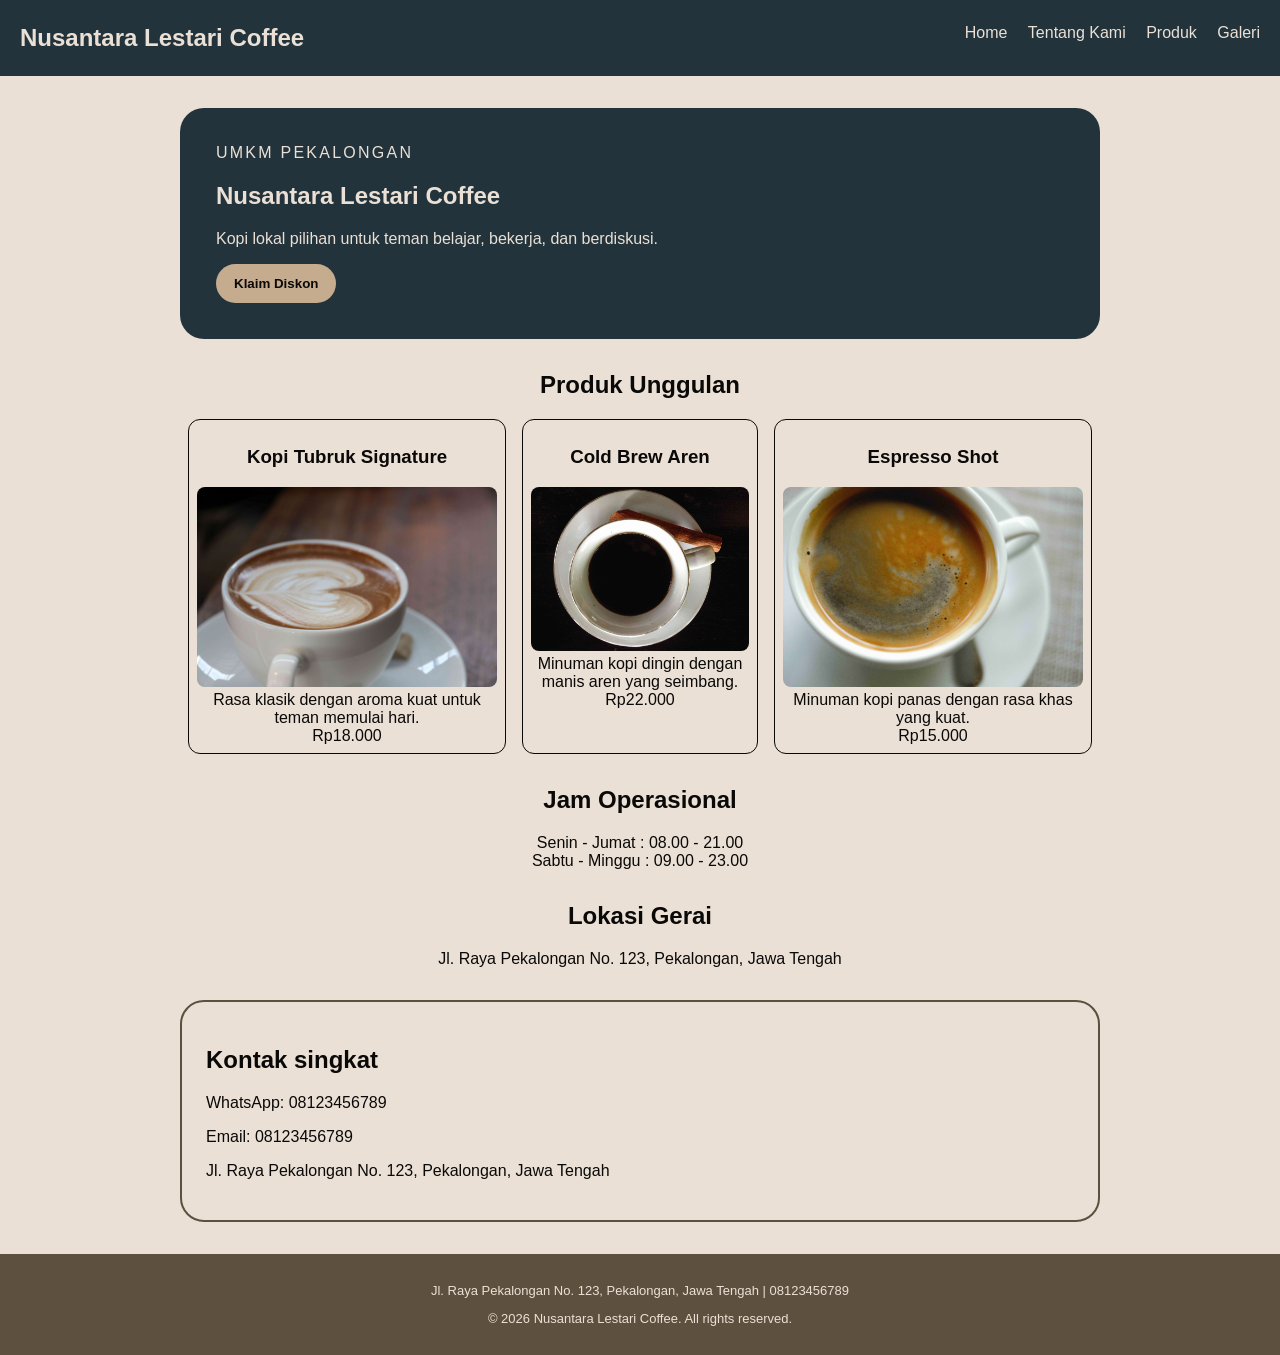
==== index.html @ d6538304 "feat(P03): kompres gambar menjadi ukuran yang lebih kecil" ====
<!doctype html>
<html lang="id">
  <head>
    <meta charset="utf-8" />
    <meta name="viewport" content="width=device-width, initial-scale=1" />
    <title>Nusantara Lestari Coffee - Website UMKM</title>
    <link rel="stylesheet" href="css/style.css" />
  </head>

  <body>
    <a class="skip-link" href="#konten">Lewati ke konten utama</a>
    <header class="site-header">
      <a class="site-title" href="index.html">Nusantara Lestari Coffee</a>
      <nav class="site-navigation" aria-label="Main Navigation">
        <a href="index.html">Home</a>
        <a href="tentang.html">Tentang Kami</a>
        <a href="produk.html">Produk</a>
        <a href="galeri.html">Galeri</a>
      </nav>
    </header>

    <main class="page" id="konten">
      <section class="hero">
        <p class="eyebrow">UMKM Pekalongan</p>
        <h1>Nusantara Lestari Coffee</h1>
        <p>Kopi lokal pilihan untuk teman belajar, bekerja, dan berdiskusi.</p>
        <button id="promoButton" type="button">Klaim Diskon</button>
      </section>

      <section aria-labelledby="produk-title" class="products-section">
        <h2 id="produk-title" class="title-center">Produk Unggulan</h2>
        <div class="product-list">
          <figure class="product-card">
            <h3>Kopi Tubruk Signature</h3>
            <img src="assets/images/product-1.jpg" alt="Minuman kopi hitam pekat dalam cangkir">
            <figcaption>Rasa klasik dengan aroma kuat untuk teman memulai hari.</figcaption>
            <figcaption class="price">Rp18.000</figcaption>
          </figure>
          <figure class="product-card">
            <h3>Cold Brew Aren</h3>
            <img src="assets/images/product-2.jpg" alt="Kopi dingin berwarna gelap dalam gelas tinggi dengan es batu">
            <figcaption>Minuman kopi dingin dengan manis aren yang seimbang.</figcaption>
            <figcaption class="price">Rp22.000</figcaption>
          </figure>
          <figure class="product-card">
            <h3>Espresso Shot</h3>
            <img src="assets/images/product-3.jpg" alt="Secangkir kecil kopi hitam dengan lapisan crema cokelat di atasnya">
            <figcaption>Minuman kopi panas dengan rasa khas yang kuat.</figcaption>
            <figcaption class="price">Rp15.000</figcaption>
          </figure>
        </div>
      </section>

      <section aria-labelledby="operational-time" class="operational-hours">
        <h2 id="operational-time" class="title-center">Jam Operasional</h2>
        <p>Senin - Jumat : 08.00 - 21.00</p>
        <p>Sabtu - Minggu : 09.00 - 23.00</p>
      </section>

      <section aria-labelledby="location" class="location-section">
        <h2 id="location" class="title-center">Lokasi Gerai</h2>
        <p>Jl. Raya Pekalongan No. 123, Pekalongan, Jawa Tengah</p>
      </section>

      <section aria-labelledby="contacts" class="contacts">
        <h2>Kontak singkat</h2>
        <p>WhatsApp: 08123456789</p>
        <p>Email: 08123456789</p>
        <p>Jl. Raya Pekalongan No. 123, Pekalongan, Jawa Tengah</p>
      </section>
    </main>
    <footer class="site-footer">
      <p>Jl. Raya Pekalongan No. 123, Pekalongan, Jawa Tengah | 08123456789</p>
      <p>&copy; 2026 Nusantara Lestari Coffee. All rights reserved.</p>
    </footer>
    <script src="js/script.js"></script>
  </body>
</html>
---- css/style.css ----
:root {
  --charcoal: #0a0908;
  --slate: #22333b;
  --ivory: #eae0d5;
  --sand: #c6ac8f;
  --brown: #5e503f;
}

.skip-link {
  position: absolute;
  left: -9999px;
  padding: 8px 12px;
  color: var(--ivory);
  background: var(--charcoal);
}

.skip-link:focus {
  top: 8px;
  left: 8px;
}

nav a {
  color: var(--ivory);
  text-decoration: none;
  margin-left: 16px;
}

body {
  margin: 0;
  color: var(--charcoal);
  background: var(--ivory);
  font-family: Arial, sans-serif;
}

.site-header {
  padding: 24px 20px;
  background: var(--slate);
  display: flex;
  justify-content: space-between;
}

.site-title {
  margin: 0;
  color: var(--ivory);
  text-decoration: none;
  font-size: 24px;
  font-weight: 700;
}

.profile-image {
  width: 100%;
  max-width: 400px;
  height: auto;
  border-radius: 12px;
  margin-bottom: 16px;
}

.page {
  max-width: 920px;
  margin: 0 auto;
  padding: 32px 20px;
}

.hero {
  padding: 36px;
  color: var(--ivory);
  background: var(--slate);
  border-radius: 24px;
}

.eyebrow {
  margin: 0 0 8px;
  letter-spacing: 0.14em;
  text-transform: uppercase;
}

.products {
  padding-left: 1.2rem;
}

button {
  padding: 12px 18px;
  color: var(--charcoal);
  font-weight: 700;
  cursor: pointer;
  background: var(--sand);
  border: 0;
  border-radius: 999px;
}

.products-section {
  margin-top: 32px;
}

.products-section p {
  margin: 0;
}

.product-list {
  display: flex;
  justify-content: center;
}

.product-card {
  border: 1px solid var(--charcoal);
  border-radius: 12px;
  max-width: 300px;
  text-align: center;
  padding: 8px;
  margin: 0 8px;
}

.product-card img {
  max-width: 100%;
  border-radius: 8px;
}

.operational-hours {
  margin-top: 32px;
  text-align: center;
}

.operational-hours p {
  margin: 0;
}

.location-section {
  margin: 32px;
  text-align: center;
}

.location-section p {
  margin: 0;
}

.contacts {
  background-color: var(--ivory);
  border: 2px solid var(--brown);
  border-radius: 24px;
  padding: 24px;
}

.site-footer {
  font-size: small;
  padding: 16px;
  background: var(--brown);
  color: var(--ivory);
  text-align: center;
}

.gallery-list {
  display: grid;
  grid-template-columns: repeat(auto-fit, minmax(200px, 1fr));
  gap: 1.25rem;
  width: 100%;
}

.media-card {
  margin: 0;
  padding: 10px;
  overflow: hidden;
  border: 1px solid var(--charcoal);
  border-radius: 12px;
  text-align: center;
  box-sizing: border-box;
}

.media-card img {
  display: block;
  width: 100%;
  aspect-ratio: 2 / 3;
  object-fit: cover;
  border-radius: 8px;
}

.media-card figcaption {
  margin: 10px 4px 4px;
  color: var(--charcoal);
  font-size: 0.9rem;
  line-height: 1.5;
}

table {
  width: 100%;
  border-collapse: collapse;
}

caption {
  margin-bottom: 8px;
  font-weight: 700;
  text-align: left;
}

th,
td {
  padding: 10px;
  text-align: left;
  border: 1px solid #dccbbc;
}

.title-center {
  margin-top: 32px;
  text-align: center;
  font-size: 1.5rem;
  font-weight: bold;
}

.story-container {
  display: flex;
  flex-wrap: wrap;
  gap: 2rem;
  align-items: top;
  justify-content: center;
}

.profile-card {
  flex: 0 0 300px;
  margin: 0;
  text-align: center;
}

.profile-image {
  width: 100%;
  height: auto;
  display: block;
}

.story-content {
  flex: 1;
  max-width: 600px;
}
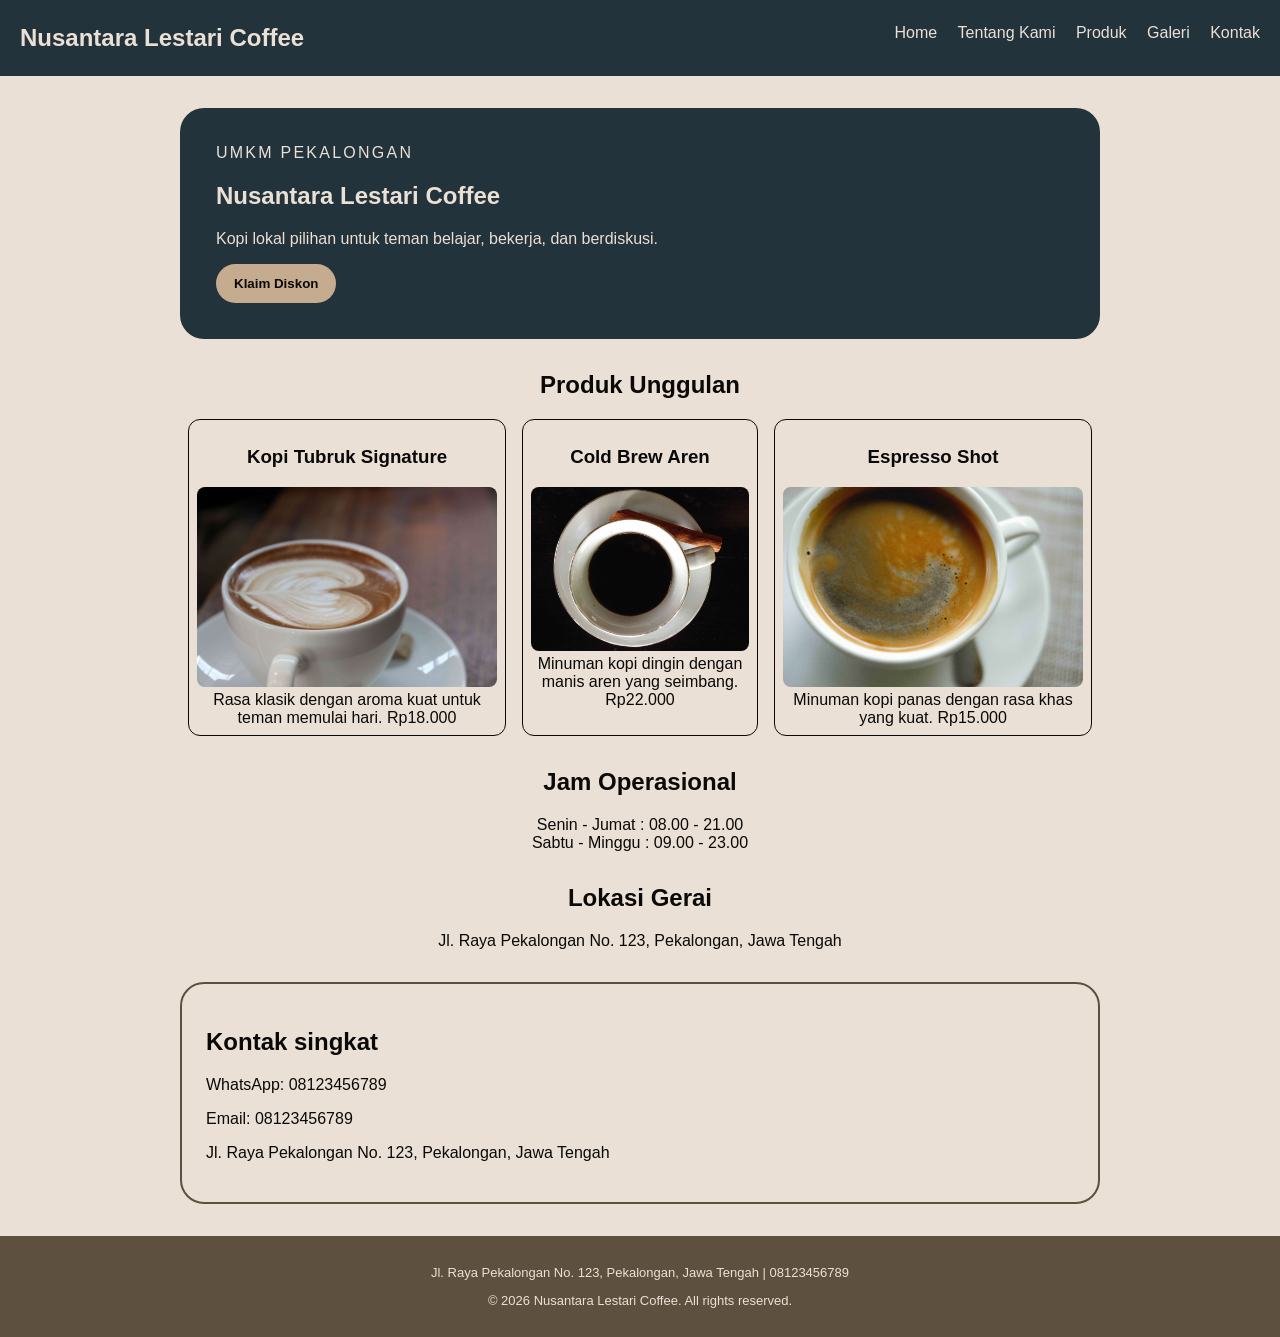
==== commit 752bf9b1: "feat(P04): fix null pada preview data kontak.html" ====
--- a/index.html
+++ b/index.html
@@ -5,6 +5,7 @@
     <meta name="viewport" content="width=device-width, initial-scale=1" />
     <title>Nusantara Lestari Coffee - Website UMKM</title>
     <link rel="stylesheet" href="css/style.css" />
+    <link rel="icon" type="image/svg+xml" href="assets/images/favicon.svg" />
   </head>
 
   <body>
@@ -16,6 +17,7 @@
         <a href="tentang.html">Tentang Kami</a>
         <a href="produk.html">Produk</a>
         <a href="galeri.html">Galeri</a>
+        <a href="kontak.html">Kontak</a>
       </nav>
     </header>
 
@@ -33,20 +35,17 @@
           <figure class="product-card">
             <h3>Kopi Tubruk Signature</h3>
             <img src="assets/images/product-1.jpg" alt="Minuman kopi hitam pekat dalam cangkir">
-            <figcaption>Rasa klasik dengan aroma kuat untuk teman memulai hari.</figcaption>
-            <figcaption class="price">Rp18.000</figcaption>
+            <figcaption>Rasa klasik dengan aroma kuat untuk teman memulai hari. <span class="price">Rp18.000</span></figcaption>
           </figure>
           <figure class="product-card">
             <h3>Cold Brew Aren</h3>
             <img src="assets/images/product-2.jpg" alt="Kopi dingin berwarna gelap dalam gelas tinggi dengan es batu">
-            <figcaption>Minuman kopi dingin dengan manis aren yang seimbang.</figcaption>
-            <figcaption class="price">Rp22.000</figcaption>
+            <figcaption>Minuman kopi dingin dengan manis aren yang seimbang. <span class="price">Rp22.000</span></figcaption>
           </figure>
           <figure class="product-card">
             <h3>Espresso Shot</h3>
             <img src="assets/images/product-3.jpg" alt="Secangkir kecil kopi hitam dengan lapisan crema cokelat di atasnya">
-            <figcaption>Minuman kopi panas dengan rasa khas yang kuat.</figcaption>
-            <figcaption class="price">Rp15.000</figcaption>
+            <figcaption>Minuman kopi panas dengan rasa khas yang kuat. <span class="price">Rp15.000</span></figcaption>
           </figure>
         </div>
       </section>
@@ -73,6 +72,6 @@
       <p>Jl. Raya Pekalongan No. 123, Pekalongan, Jawa Tengah | 08123456789</p>
       <p>&copy; 2026 Nusantara Lestari Coffee. All rights reserved.</p>
     </footer>
-    <script src="js/script.js"></script>
+    <script src="js/script.js" defer></script>
   </body>
-</html>
+</html>
--- a/css/style.css
+++ b/css/style.css
@@ -229,3 +229,68 @@
   flex: 1;
   max-width: 600px;
 }
+
+
+#form-kontak {
+  margin: 0 auto;
+  padding: 16px;
+  background: var(--ivory);
+  border: 1px solid #dccbbc;
+  border-radius: 12px;
+}
+.field { margin-bottom: 16px; }
+.field label { 
+  display: block; 
+  margin: 0 0 4px;
+  max-width: 100%;
+ }
+
+ .field input, .field textarea { 
+  width: 100%; 
+  padding: 8px; 
+  border: 1px solid #dccbbc; 
+  border-radius: 4px; 
+  box-sizing: border-box;
+  color: var(--charcoal);
+  background: var(--ivory);
+ }
+
+ .field select { 
+  width: 100%; 
+  padding: 8px; 
+  border: 1px solid #dccbbc; 
+  border-radius: 4px; 
+  box-sizing: border-box;
+  color: var(--charcoal);
+  background: var(--ivory);
+ }
+fieldset { margin: 0 0 16px; }
+#preview-form { padding: 16px; white-space: pre-wrap; background: white; border: 1px solid #dccbbc; }
+
+a:focus-visible,
+input:focus-visible,
+select:focus-visible,
+textarea:focus-visible,
+button:focus-visible {
+  outline: 3px solid var(--brown);
+  outline-offset: 2px;
+}
+
+.pilihan {
+  display: flex;
+  flex-wrap: wrap;
+  gap: 8px 20px;
+  margin-top: 8px;
+}
+
+.pilihan label {
+  display: inline-flex;
+  align-items: center;
+  gap: 6px;
+}
+
+.hint {
+  margin: 4px 0 0;
+  font-size: 0.85rem;
+  color: var(--brown);
+}
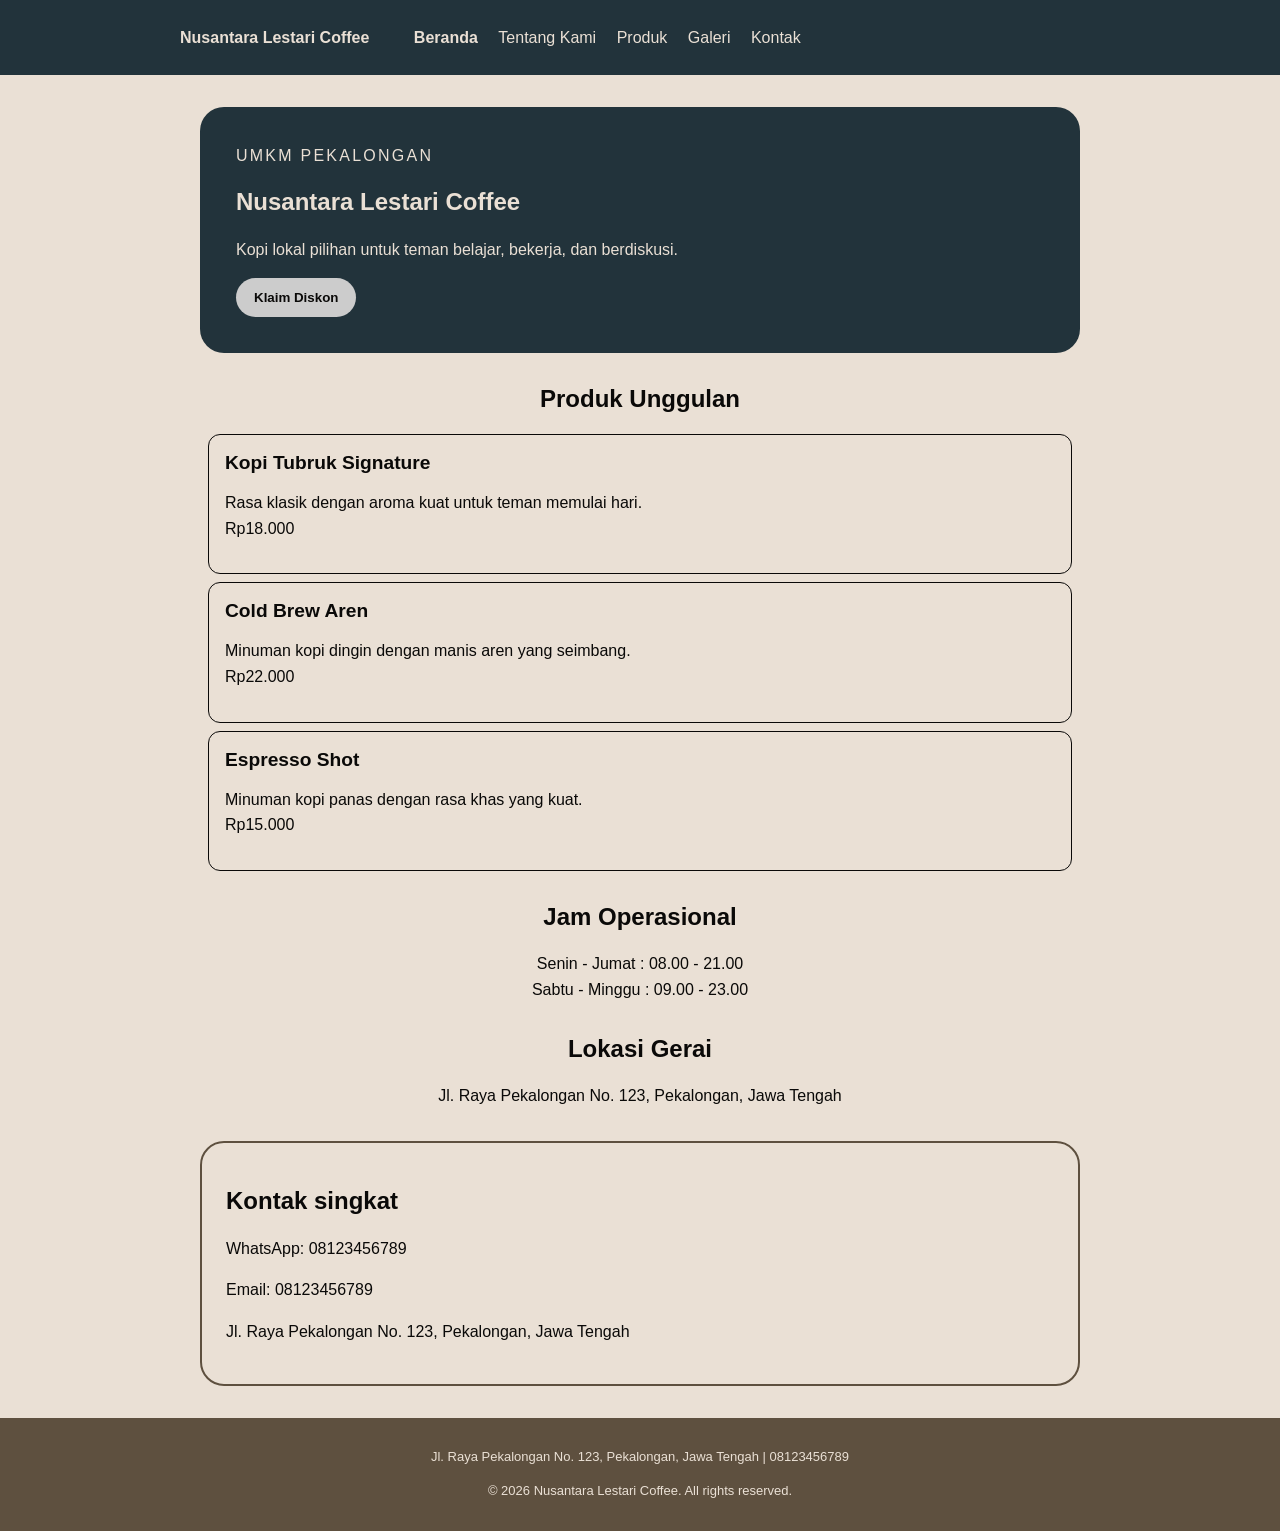
==== commit f2e71350: "feat(p05): bangun fondasi css dan design token" ====
--- a/index.html
+++ b/index.html
@@ -11,13 +11,15 @@
   <body>
     <a class="skip-link" href="#konten">Lewati ke konten utama</a>
     <header class="site-header">
-      <a class="site-title" href="index.html">Nusantara Lestari Coffee</a>
-      <nav class="site-navigation" aria-label="Main Navigation">
-        <a href="index.html">Home</a>
-        <a href="tentang.html">Tentang Kami</a>
-        <a href="produk.html">Produk</a>
-        <a href="galeri.html">Galeri</a>
-        <a href="kontak.html">Kontak</a>
+      <nav class="nav" aria-label="Navigasi utama">
+        <a class="brand" href="index.html">Nusantara Lestari Coffee</a>
+        <ul>
+          <li><a aria-current="page" href="index.html">Beranda</a></li>
+          <li><a href="tentang.html">Tentang Kami</a></li>
+          <li><a href="produk.html">Produk</a></li>
+          <li><a href="galeri.html">Galeri</a></li>
+          <li><a href="kontak.html">Kontak</a></li>
+        </ul>
       </nav>
     </header>
 
@@ -32,21 +34,21 @@
       <section aria-labelledby="produk-title" class="products-section">
         <h2 id="produk-title" class="title-center">Produk Unggulan</h2>
         <div class="product-list">
-          <figure class="product-card">
+          <article class="product-card">
             <h3>Kopi Tubruk Signature</h3>
-            <img src="assets/images/product-1.jpg" alt="Minuman kopi hitam pekat dalam cangkir">
-            <figcaption>Rasa klasik dengan aroma kuat untuk teman memulai hari. <span class="price">Rp18.000</span></figcaption>
-          </figure>
-          <figure class="product-card">
+            
+            <p>Rasa klasik dengan aroma kuat untuk teman memulai hari. <br> <span class="price">Rp18.000</span></p>
+          </article>
+          <article class="product-card">
             <h3>Cold Brew Aren</h3>
-            <img src="assets/images/product-2.jpg" alt="Kopi dingin berwarna gelap dalam gelas tinggi dengan es batu">
-            <figcaption>Minuman kopi dingin dengan manis aren yang seimbang. <span class="price">Rp22.000</span></figcaption>
-          </figure>
-          <figure class="product-card">
+           
+            <p>Minuman kopi dingin dengan manis aren yang seimbang. <br> <span class="price">Rp22.000</span></p>
+          </article>
+          <article class="product-card">
             <h3>Espresso Shot</h3>
-            <img src="assets/images/product-3.jpg" alt="Secangkir kecil kopi hitam dengan lapisan crema cokelat di atasnya">
-            <figcaption>Minuman kopi panas dengan rasa khas yang kuat. <span class="price">Rp15.000</span></figcaption>
-          </figure>
+            
+            <p>Minuman kopi panas dengan rasa khas yang kuat. <br> <span class="price">Rp15.000</span></p>
+          </article>
         </div>
       </section>
 
--- a/css/style.css
+++ b/css/style.css
@@ -1,17 +1,42 @@
 :root {
-  --charcoal: #0a0908;
-  --slate: #22333b;
-  --ivory: #eae0d5;
-  --sand: #c6ac8f;
-  --brown: #5e503f;
-}
+  --color-primary: #22333b;
+  --color-primary-strong: #17262d;
+  --color-text: #0a0908;
+  --color-muted: #5e503f;
+  --color-surface: #eae0d5;
+  --color-surface-raised: #fff;
+  --color-border: #dccbbc;
+  --color-focus: #5e503f;
+  --color-on-primary: #eae0d5;
+  --color-accent: #c6ac8f;
+
+  --space-1: 4px;
+  --space-2: 8px;
+  --space-3: 16px;
+  --space-4: 24px;
+  --space-5: 32px;
+  --space-6: 36px;
+
+  --radius-sm: 4px;
+  --radius-md: 8px;
+  --radius-lg: 12px;
+  --radius-xl: 24px;
+  --radius-pill: 999px;
+}
+
+*,
+*::before,
+*::after {
+  box-sizing: border-box;
+}
+
 
 .skip-link {
   position: absolute;
   left: -9999px;
-  padding: 8px 12px;
-  color: var(--ivory);
-  background: var(--charcoal);
+  padding: var(--space-2) 12px;
+  color: var(--color-on-primary);
+  background: var(--color-text);
 }
 
 .skip-link:focus {
@@ -19,29 +44,71 @@
   left: 8px;
 }
 
-nav a {
-  color: var(--ivory);
+.nav {
+  max-width: 920px;
+  margin: 0 auto;
+  white-space: nowrap;
+}
+
+.brand {
+  display: inline-block;
+  margin-right: 40px;
+  color: var(--color-on-primary);
+  font-weight: 800;
   text-decoration: none;
-  margin-left: 16px;
-}
-
+  vertical-align: middle;
+}
+
+.nav ul {
+  display: inline-block;
+  margin: 0;
+  padding: 0;
+  list-style: none;
+  vertical-align: middle;
+}
+
+.nav li {
+  display: inline-block;
+  margin-right: 16px;
+}
+
+.nav li:last-child {
+  margin-right: 0;
+}
+
+.nav a {
+  color: var(--color-on-primary);
+  text-decoration: none;
+}
+
+.nav a[aria-current="page"] {
+  font-weight: 800;
+}
+
+.nav a:hover {
+  text-decoration: underline;
+}
+
+a:focus-visible,
+button:focus-visible {
+  outline: 3px solid var(--color-focus);
+  outline-offset: 3px;
+}
 body {
   margin: 0;
-  color: var(--charcoal);
-  background: var(--ivory);
+  color: var(--color-text);
+  background: var(--color-surface);
   font-family: Arial, sans-serif;
 }
 
 .site-header {
-  padding: 24px 20px;
-  background: var(--slate);
-  display: flex;
-  justify-content: space-between;
+  padding: var(--space-4) 20px;
+  background: var(--color-primary);
 }
 
 .site-title {
   margin: 0;
-  color: var(--ivory);
+  color: var(--color-on-primary);
   text-decoration: none;
   font-size: 24px;
   font-weight: 700;
@@ -51,21 +118,21 @@
   width: 100%;
   max-width: 400px;
   height: auto;
-  border-radius: 12px;
-  margin-bottom: 16px;
+  border-radius: var(--radius-lg);
+  margin-bottom: var(--space-3);
 }
 
 .page {
   max-width: 920px;
   margin: 0 auto;
-  padding: 32px 20px;
+  padding: var(--space-5) 20px;
 }
 
 .hero {
-  padding: 36px;
-  color: var(--ivory);
-  background: var(--slate);
-  border-radius: 24px;
+  padding: var(--space-6);
+  color: var(--color-on-primary);
+  background: var(--color-primary);
+  border-radius: var(--radius-xl);
 }
 
 .eyebrow {
@@ -80,43 +147,38 @@
 
 button {
   padding: 12px 18px;
-  color: var(--charcoal);
+  color: var(--color-text);
   font-weight: 700;
   cursor: pointer;
-  background: var(--sand);
+  background: var(--color-accent);
   border: 0;
-  border-radius: 999px;
+  border-radius: var(--radius-pill);
+}
+
+button:hover {
+  color: var(--color-on-primary);
+  background: var(--color-primary-strong);
 }
 
 .products-section {
-  margin-top: 32px;
-}
-
-.products-section p {
-  margin: 0;
-}
-
-.product-list {
-  display: flex;
-  justify-content: center;
+  margin-top: var(--space-5);
 }
 
 .product-card {
-  border: 1px solid var(--charcoal);
-  border-radius: 12px;
-  max-width: 300px;
-  text-align: center;
-  padding: 8px;
-  margin: 0 8px;
-}
-
-.product-card img {
-  max-width: 100%;
-  border-radius: 8px;
+  border: 1px solid var(--color-text);
+  border-radius: var(--radius-lg);
+  text-align: left;
+  padding: var(--space-3);
+  margin: var(--space-2);
+}
+
+.product-card h3 {
+  margin: 0 0 var(--space-2);
+  font-size: 1.2rem;
 }
 
 .operational-hours {
-  margin-top: 32px;
+  margin-top: var(--space-5);
   text-align: center;
 }
 
@@ -125,7 +187,7 @@
 }
 
 .location-section {
-  margin: 32px;
+  margin: var(--space-5);
   text-align: center;
 }
 
@@ -134,33 +196,34 @@
 }
 
 .contacts {
-  background-color: var(--ivory);
-  border: 2px solid var(--brown);
-  border-radius: 24px;
-  padding: 24px;
+  background-color: var(--color-surface);
+  border: 2px solid var(--color-muted);
+  border-radius: var(--radius-xl);
+  padding: var(--space-4);
 }
 
 .site-footer {
   font-size: small;
-  padding: 16px;
-  background: var(--brown);
-  color: var(--ivory);
+  padding: var(--space-3);
+  background: var(--color-muted);
+  color: var(--color-on-primary);
   text-align: center;
 }
 
 .gallery-list {
-  display: grid;
-  grid-template-columns: repeat(auto-fit, minmax(200px, 1fr));
-  gap: 1.25rem;
-  width: 100%;
+  width: 100%;
+  text-align: center;
 }
 
 .media-card {
-  margin: 0;
+  display: inline-block;
+  vertical-align: top;
+  width: 200px;
+  margin: 0 8px 16px;
   padding: 10px;
   overflow: hidden;
-  border: 1px solid var(--charcoal);
-  border-radius: 12px;
+  border: 1px solid var(--color-text);
+  border-radius: var(--radius-lg);
   text-align: center;
   box-sizing: border-box;
 }
@@ -170,12 +233,12 @@
   width: 100%;
   aspect-ratio: 2 / 3;
   object-fit: cover;
-  border-radius: 8px;
+  border-radius: var(--radius-md);
 }
 
 .media-card figcaption {
-  margin: 10px 4px 4px;
-  color: var(--charcoal);
+  margin: 10px var(--space-1) var(--space-1);
+  color: var(--color-text);
   font-size: 0.9rem;
   line-height: 1.5;
 }
@@ -186,7 +249,7 @@
 }
 
 caption {
-  margin-bottom: 8px;
+  margin-bottom: var(--space-2);
   font-weight: 700;
   text-align: left;
 }
@@ -195,27 +258,26 @@
 td {
   padding: 10px;
   text-align: left;
-  border: 1px solid #dccbbc;
+  border: 1px solid var(--color-border);
 }
 
 .title-center {
-  margin-top: 32px;
+  margin-top: var(--space-5);
   text-align: center;
   font-size: 1.5rem;
   font-weight: bold;
 }
 
 .story-container {
-  display: flex;
-  flex-wrap: wrap;
-  gap: 2rem;
-  align-items: top;
-  justify-content: center;
+  max-width: 920px;
+  margin: 0 auto;
+  overflow: auto;
 }
 
 .profile-card {
-  flex: 0 0 300px;
-  margin: 0;
+  float: left;
+  width: 300px;
+  margin: 0 2rem 1rem 0;
   text-align: center;
 }
 
@@ -226,19 +288,18 @@
 }
 
 .story-content {
-  flex: 1;
+  margin-left: 332px;
   max-width: 600px;
 }
-
 
 #form-kontak {
   margin: 0 auto;
-  padding: 16px;
-  background: var(--ivory);
-  border: 1px solid #dccbbc;
-  border-radius: 12px;
-}
-.field { margin-bottom: 16px; }
+  padding: var(--space-3);
+  background: var(--color-surface);
+  border: 1px solid var(--color-border);
+  border-radius: var(--radius-lg);
+}
+.field { margin-bottom: var(--space-3); }
 .field label { 
   display: block; 
   margin: 0 0 4px;
@@ -247,50 +308,85 @@
 
  .field input, .field textarea { 
   width: 100%; 
-  padding: 8px; 
-  border: 1px solid #dccbbc; 
-  border-radius: 4px; 
+  padding: var(--space-2); 
+  border: 1px solid var(--color-border); 
+  border-radius: var(--radius-sm); 
   box-sizing: border-box;
-  color: var(--charcoal);
-  background: var(--ivory);
+  color: var(--color-text);
+  background: var(--color-surface);
  }
 
  .field select { 
   width: 100%; 
-  padding: 8px; 
-  border: 1px solid #dccbbc; 
-  border-radius: 4px; 
+  padding: var(--space-2); 
+  border: 1px solid var(--color-border); 
+  border-radius: var(--radius-sm); 
   box-sizing: border-box;
-  color: var(--charcoal);
-  background: var(--ivory);
+  color: var(--color-text);
+  background: var(--color-surface);
  }
+
+.field input:not([type="radio"]):hover,
+.field textarea:hover,
+.field select:hover {
+  border-color: var(--color-muted);
+}
+
 fieldset { margin: 0 0 16px; }
-#preview-form { padding: 16px; white-space: pre-wrap; background: white; border: 1px solid #dccbbc; }
+#preview-form { padding: var(--space-3); white-space: pre-wrap; background: var(--color-surface-raised); border: 1px solid var(--color-border); }
 
 a:focus-visible,
 input:focus-visible,
 select:focus-visible,
 textarea:focus-visible,
 button:focus-visible {
-  outline: 3px solid var(--brown);
+  outline: 3px solid var(--color-focus);
   outline-offset: 2px;
 }
 
-.pilihan {
-  display: flex;
-  flex-wrap: wrap;
-  gap: 8px 20px;
-  margin-top: 8px;
-}
-
-.pilihan label {
-  display: inline-flex;
-  align-items: center;
-  gap: 6px;
-}
+.field input:not([type="radio"]):focus-visible,
+.field textarea:focus-visible,
+.field select:focus-visible {
+  border-color: var(--color-primary);
+}
+
 
 .hint {
   margin: 4px 0 0;
   font-size: 0.85rem;
-  color: var(--brown);
+  color: var(--color-muted);
+}
+
+/* 1. Audit Button / background (Specificity: Element vs Property Asli) */
+button {
+  background-color: #cccccc;
+}
+
+/* 2. Audit Link / color (Cascade: Duplicate Class Selector / Source Order) */
+.nav a {
+  color: #ff0000;
+}
+.nav a {
+  color: var(--color-on-primary); 
+}
+
+/* 3. Audit Input / font (Explicit Reset dari User Agent Stylesheet) */
+.field input, .field select, .field textarea {
+  font-family: inherit; 
+}
+
+/* 4. Audit Heading / line-height (Direct Target vs Inheritance) */
+body {
+  line-height: 1.6; 
+}
+h1, h2, h3 {
+  line-height: 1.2;
+}
+
+/* 5. Audit Komponen Pilihan / Product Card Title (Specificity) */
+.product-card h3 {
+  color: var(--color-text); 
+}
+h3 {
+  color: blue;
 }
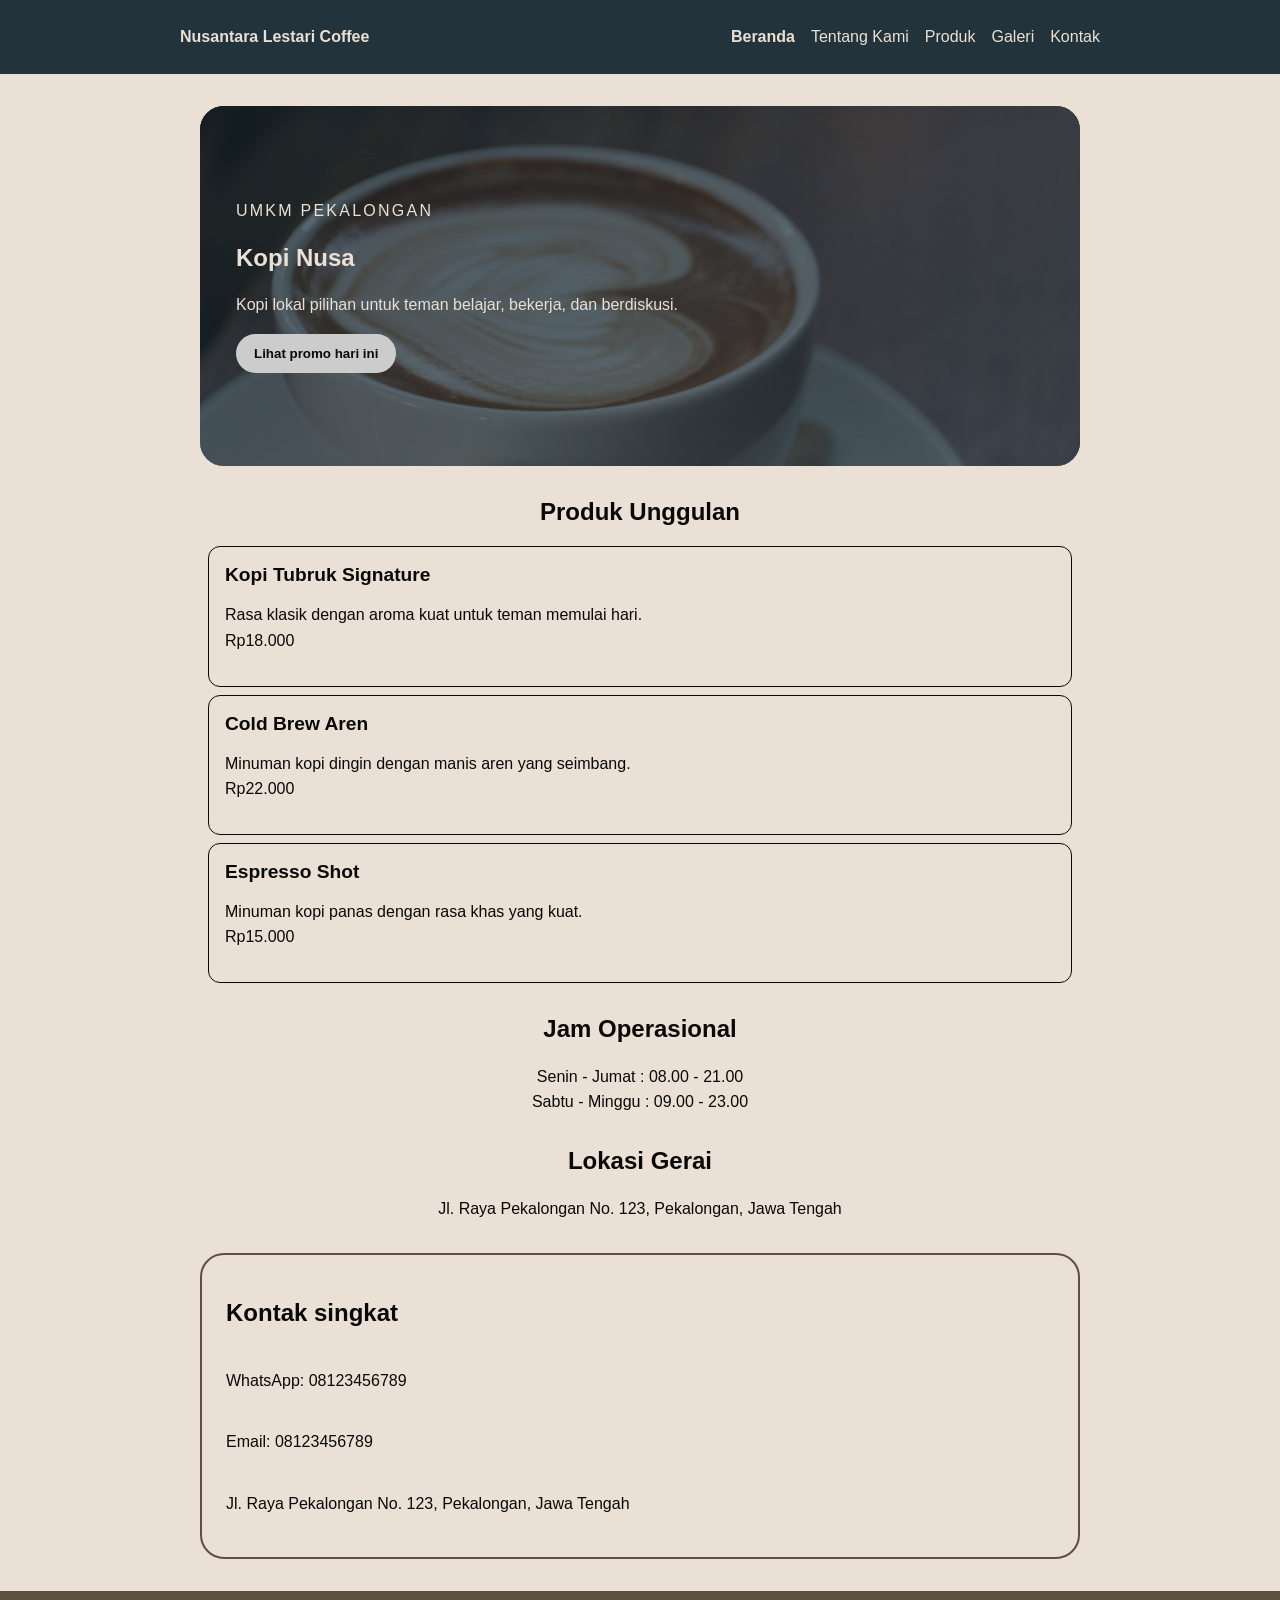
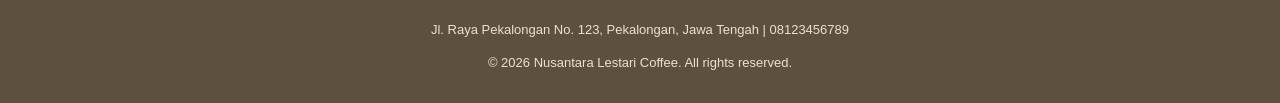
==== commit 19cdcd46: "feat(p06): bangun layout flexbox dan grid" ====
--- a/index.html
+++ b/index.html
@@ -1,79 +1,84 @@
 <!doctype html>
 <html lang="id">
-  <head>
-    <meta charset="utf-8" />
-    <meta name="viewport" content="width=device-width, initial-scale=1" />
-    <title>Nusantara Lestari Coffee - Website UMKM</title>
-    <link rel="stylesheet" href="css/style.css" />
-    <link rel="icon" type="image/svg+xml" href="assets/images/favicon.svg" />
-  </head>
 
-  <body>
-    <a class="skip-link" href="#konten">Lewati ke konten utama</a>
-    <header class="site-header">
-      <nav class="nav" aria-label="Navigasi utama">
-        <a class="brand" href="index.html">Nusantara Lestari Coffee</a>
-        <ul>
-          <li><a aria-current="page" href="index.html">Beranda</a></li>
-          <li><a href="tentang.html">Tentang Kami</a></li>
-          <li><a href="produk.html">Produk</a></li>
-          <li><a href="galeri.html">Galeri</a></li>
-          <li><a href="kontak.html">Kontak</a></li>
-        </ul>
-      </nav>
-    </header>
+<head>
+  <meta charset="utf-8" />
+  <meta name="viewport" content="width=device-width, initial-scale=1" />
+  <title>Nusantara Lestari Coffee - Website UMKM</title>
+  <link rel="stylesheet" href="css/style.css" />
+  <link rel="icon" type="image/svg+xml" href="assets/images/favicon.svg" />
+</head>
 
-    <main class="page" id="konten">
-      <section class="hero">
+<body>
+  <a class="skip-link" href="#konten">Lewati ke konten utama</a>
+  <header class="site-header">
+    <nav class="nav" aria-label="Navigasi utama">
+      <a class="brand" href="index.html">Nusantara Lestari Coffee</a>
+      <ul>
+        <li><a aria-current="page" href="index.html">Beranda</a></li>
+        <li><a href="tentang.html">Tentang Kami</a></li>
+        <li><a href="produk.html">Produk</a></li>
+        <li><a href="galeri.html">Galeri</a></li>
+        <li><a href="kontak.html">Kontak</a></li>
+      </ul>
+    </nav>
+  </header>
+
+  <main class="page" id="konten">
+    <section class="hero" aria-labelledby="hero-title">
+      <div class="hero-content">
         <p class="eyebrow">UMKM Pekalongan</p>
-        <h1>Nusantara Lestari Coffee</h1>
+        <h1 id="hero-title">Kopi Nusa</h1>
         <p>Kopi lokal pilihan untuk teman belajar, bekerja, dan berdiskusi.</p>
-        <button id="promoButton" type="button">Klaim Diskon</button>
-      </section>
+        <button id="promoButton" type="button">Lihat promo hari ini</button>
+      </div>
+      <img class="hero-image" src="assets/images/product-1.jpg" alt="" aria-hidden="true" />
+    </section>
 
-      <section aria-labelledby="produk-title" class="products-section">
-        <h2 id="produk-title" class="title-center">Produk Unggulan</h2>
-        <div class="product-list">
-          <article class="product-card">
-            <h3>Kopi Tubruk Signature</h3>
-            
-            <p>Rasa klasik dengan aroma kuat untuk teman memulai hari. <br> <span class="price">Rp18.000</span></p>
-          </article>
-          <article class="product-card">
-            <h3>Cold Brew Aren</h3>
-           
-            <p>Minuman kopi dingin dengan manis aren yang seimbang. <br> <span class="price">Rp22.000</span></p>
-          </article>
-          <article class="product-card">
-            <h3>Espresso Shot</h3>
-            
-            <p>Minuman kopi panas dengan rasa khas yang kuat. <br> <span class="price">Rp15.000</span></p>
-          </article>
-        </div>
-      </section>
+    <section aria-labelledby="produk-title" class="products-section">
+      <h2 id="produk-title" class="title-center">Produk Unggulan</h2>
+      <div class="product-list">
+        <article class="product-card">
+          <h3>Kopi Tubruk Signature</h3>
 
-      <section aria-labelledby="operational-time" class="operational-hours">
-        <h2 id="operational-time" class="title-center">Jam Operasional</h2>
-        <p>Senin - Jumat : 08.00 - 21.00</p>
-        <p>Sabtu - Minggu : 09.00 - 23.00</p>
-      </section>
+          <p>Rasa klasik dengan aroma kuat untuk teman memulai hari. <br> <span class="price">Rp18.000</span></p>
+        </article>
+        <article class="product-card">
+          <h3>Cold Brew Aren</h3>
 
-      <section aria-labelledby="location" class="location-section">
-        <h2 id="location" class="title-center">Lokasi Gerai</h2>
-        <p>Jl. Raya Pekalongan No. 123, Pekalongan, Jawa Tengah</p>
-      </section>
+          <p>Minuman kopi dingin dengan manis aren yang seimbang. <br> <span class="price">Rp22.000</span></p>
+        </article>
+        <article class="product-card">
+          <h3>Espresso Shot</h3>
 
-      <section aria-labelledby="contacts" class="contacts">
-        <h2>Kontak singkat</h2>
-        <p>WhatsApp: 08123456789</p>
-        <p>Email: 08123456789</p>
-        <p>Jl. Raya Pekalongan No. 123, Pekalongan, Jawa Tengah</p>
-      </section>
-    </main>
-    <footer class="site-footer">
-      <p>Jl. Raya Pekalongan No. 123, Pekalongan, Jawa Tengah | 08123456789</p>
-      <p>&copy; 2026 Nusantara Lestari Coffee. All rights reserved.</p>
-    </footer>
-    <script src="js/script.js" defer></script>
-  </body>
+          <p>Minuman kopi panas dengan rasa khas yang kuat. <br> <span class="price">Rp15.000</span></p>
+        </article>
+      </div>
+    </section>
+
+    <section aria-labelledby="operational-time" class="operational-hours">
+      <h2 id="operational-time" class="title-center">Jam Operasional</h2>
+      <p>Senin - Jumat : 08.00 - 21.00</p>
+      <p>Sabtu - Minggu : 09.00 - 23.00</p>
+    </section>
+
+    <section aria-labelledby="location" class="location-section">
+      <h2 id="location" class="title-center">Lokasi Gerai</h2>
+      <p>Jl. Raya Pekalongan No. 123, Pekalongan, Jawa Tengah</p>
+    </section>
+
+    <section aria-labelledby="contacts" class="contacts">
+      <h2>Kontak singkat</h2>
+      <p>WhatsApp: 08123456789</p>
+      <p>Email: 08123456789</p>
+      <p>Jl. Raya Pekalongan No. 123, Pekalongan, Jawa Tengah</p>
+    </section>
+  </main>
+  <footer class="site-footer">
+    <p>Jl. Raya Pekalongan No. 123, Pekalongan, Jawa Tengah | 08123456789</p>
+    <p>&copy; 2026 Nusantara Lestari Coffee. All rights reserved.</p>
+  </footer>
+  <script src="js/script.js" defer></script>
+</body>
+
 </html>
--- a/css/style.css
+++ b/css/style.css
@@ -45,10 +45,17 @@
 }
 
 .nav {
+  display: flex;
+  flex-wrap: wrap;              
+  align-items: center;       
+  justify-content: space-between;
+  gap: var(--space-3);
   max-width: 920px;
   margin: 0 auto;
-  white-space: nowrap;
-}
+}
+
+.nav ul { display: flex; flex-wrap: wrap; align-items: center; gap: var(--space-3); margin: 0; padding: 0; list-style: none; }
+.nav li { margin-right: 0; }   
 
 .brand {
   display: inline-block;
@@ -57,19 +64,6 @@
   font-weight: 800;
   text-decoration: none;
   vertical-align: middle;
-}
-
-.nav ul {
-  display: inline-block;
-  margin: 0;
-  padding: 0;
-  list-style: none;
-  vertical-align: middle;
-}
-
-.nav li {
-  display: inline-block;
-  margin-right: 16px;
 }
 
 .nav li:last-child {
@@ -129,10 +123,38 @@
 }
 
 .hero {
+  position: relative;
+  display: flex;
+  align-items: center;
+  min-height: 360px;
   padding: var(--space-6);
   color: var(--color-on-primary);
   background: var(--color-primary);
   border-radius: var(--radius-xl);
+  isolation: isolate;
+  overflow: hidden;
+}
+
+.hero::before {
+  position: absolute;
+  z-index: 1;
+  inset: 0;
+  background: rgb(23 38 45 / 65%);
+  content: "";
+}
+
+.hero-content {
+  position: relative;
+  z-index: 2;
+}
+
+.hero-image {
+  position: absolute;
+  z-index: 0;
+  inset: 0;
+  width: 100%;
+  height: 100%;
+  object-fit: cover;
 }
 
 .eyebrow {
@@ -141,9 +163,7 @@
   text-transform: uppercase;
 }
 
-.products {
-  padding-left: 1.2rem;
-}
+.products { display: flex; flex-direction: column; gap: var(--space-2); }
 
 button {
   padding: 12px 18px;
@@ -196,6 +216,7 @@
 }
 
 .contacts {
+  display: flex; flex-direction: column; gap: var(--space-1);
   background-color: var(--color-surface);
   border: 2px solid var(--color-muted);
   border-radius: var(--radius-xl);
@@ -210,9 +231,11 @@
   text-align: center;
 }
 
-.gallery-list {
-  width: 100%;
-  text-align: center;
+.product-grid,
+.gallery-grid {
+  display: grid;
+  grid-template-columns: repeat(3, minmax(0, 1fr));
+  gap: var(--space-3);
 }
 
 .media-card {
@@ -269,16 +292,25 @@
 }
 
 .story-container {
+  display: grid;
+  grid-template-columns: minmax(0, 300px) minmax(0, 1fr);
+  gap: var(--space-4);
+  align-items: start;
   max-width: 920px;
   margin: 0 auto;
-  overflow: auto;
-}
+}   
 
 .profile-card {
-  float: left;
-  width: 300px;
-  margin: 0 2rem 1rem 0;
-  text-align: center;
+  display: flex;
+  flex-direction: column;
+  position: relative;
+  gap: var(--space-2);
+  min-width: 0;
+  margin: 0;
+}
+
+.story-content {
+  min-width: 0;
 }
 
 .profile-image {
@@ -287,9 +319,17 @@
   display: block;
 }
 
-.story-content {
-  margin-left: 332px;
-  max-width: 600px;
+.badge {
+  position: absolute;
+  top: var(--space-2);
+  left: var(--space-2);
+  margin: 0;
+  padding: var(--space-1) var(--space-2);
+  background: var(--color-accent);
+  color: var(--color-text);
+  border-radius: var(--radius-pill);
+  font-size: 0.8rem;
+  font-weight: 700;
 }
 
 #form-kontak {
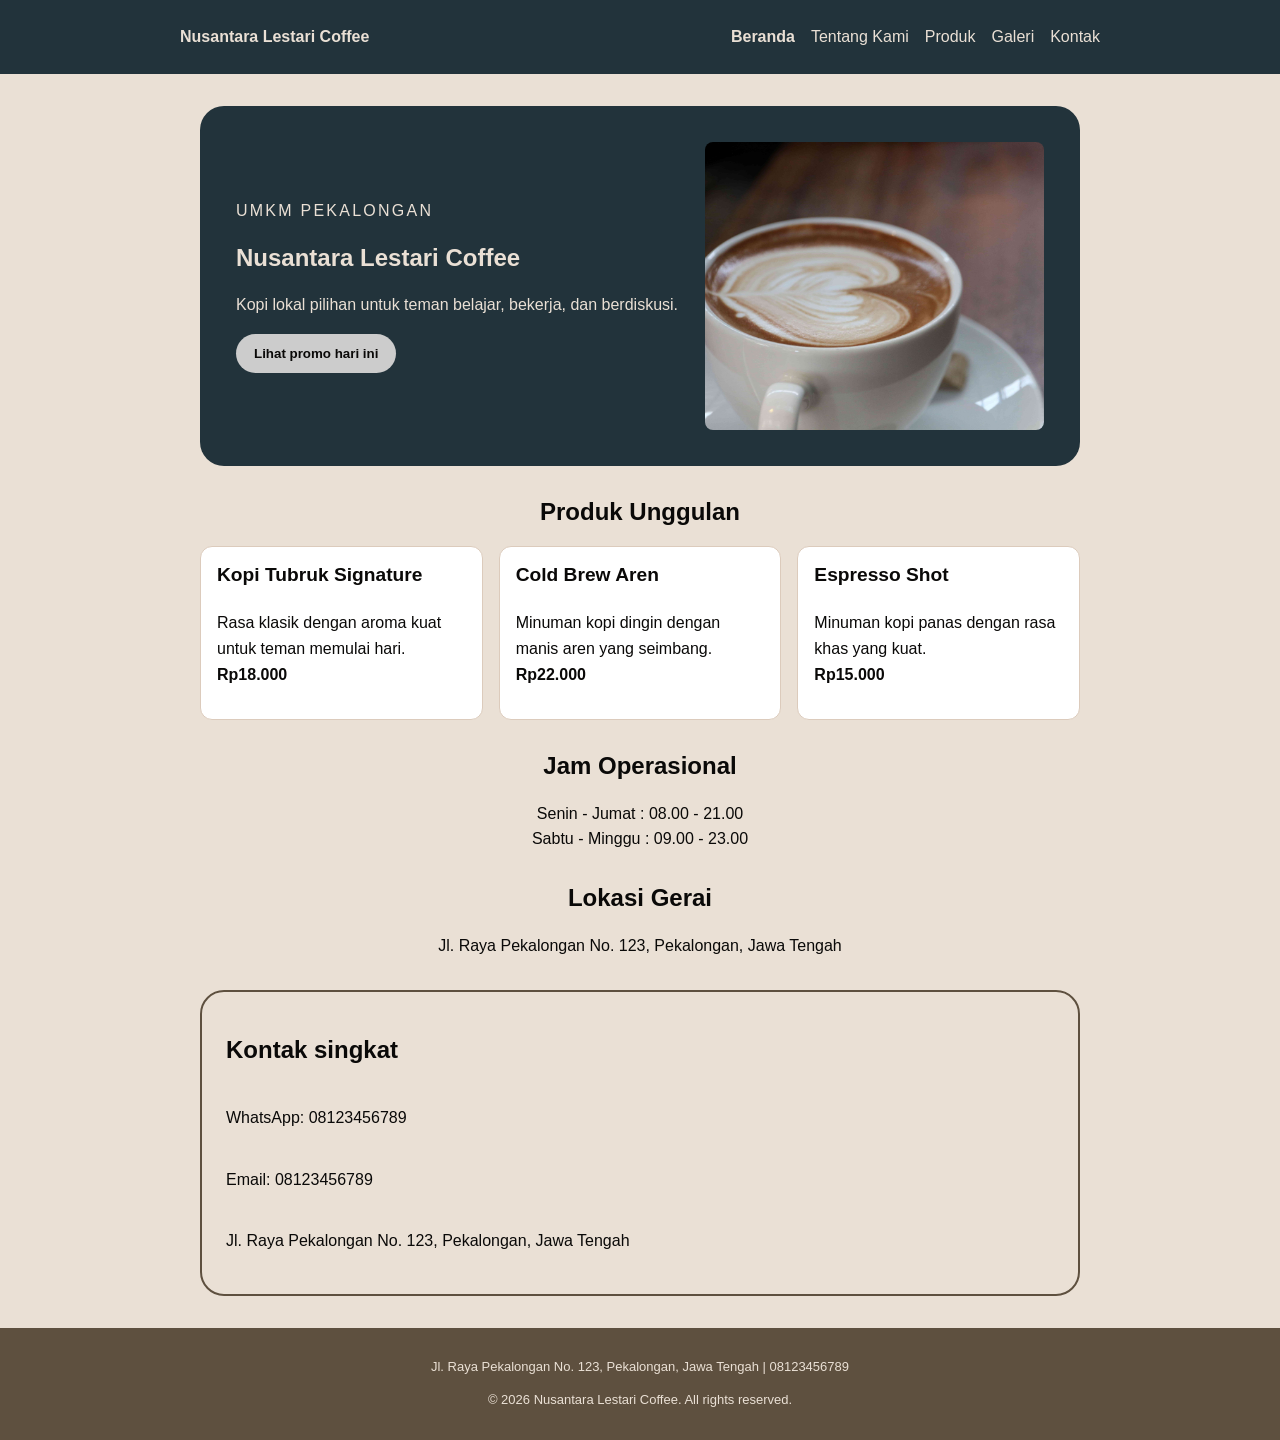
==== commit 47b9e0e1: "feat(p06): memperbaiki layout flexbox dan grid" ====
--- a/index.html
+++ b/index.html
@@ -28,7 +28,7 @@
     <section class="hero" aria-labelledby="hero-title">
       <div class="hero-content">
         <p class="eyebrow">UMKM Pekalongan</p>
-        <h1 id="hero-title">Kopi Nusa</h1>
+        <h1 id="hero-title">Nusantara Lestari Coffee</h1>
         <p>Kopi lokal pilihan untuk teman belajar, bekerja, dan berdiskusi.</p>
         <button id="promoButton" type="button">Lihat promo hari ini</button>
       </div>
--- a/css/style.css
+++ b/css/style.css
@@ -123,38 +123,27 @@
 }
 
 .hero {
-  position: relative;
   display: flex;
   align-items: center;
+  justify-content: space-between;
+  gap: var(--space-4);
   min-height: 360px;
   padding: var(--space-6);
   color: var(--color-on-primary);
   background: var(--color-primary);
   border-radius: var(--radius-xl);
-  isolation: isolate;
-  overflow: hidden;
-}
-
-.hero::before {
-  position: absolute;
-  z-index: 1;
-  inset: 0;
-  background: rgb(23 38 45 / 65%);
-  content: "";
 }
 
 .hero-content {
-  position: relative;
-  z-index: 2;
+  flex: 1;
 }
 
 .hero-image {
-  position: absolute;
-  z-index: 0;
-  inset: 0;
-  width: 100%;
-  height: 100%;
+  flex: 0 0 42%;
+  width: 42%;
+  height: 288px;
   object-fit: cover;
+  border-radius: var(--radius-md);
 }
 
 .eyebrow {
@@ -185,11 +174,15 @@
 }
 
 .product-card {
-  border: 1px solid var(--color-text);
+  display: flex;
+  min-width: 0;
+  flex-direction: column;
+  border: 1px solid var(--color-border);
   border-radius: var(--radius-lg);
   text-align: left;
   padding: var(--space-3);
-  margin: var(--space-2);
+  margin: 0;
+  background: var(--color-surface-raised);
 }
 
 .product-card h3 {
@@ -232,17 +225,19 @@
 }
 
 .product-grid,
-.gallery-grid {
+.gallery-grid,
+.product-list {
   display: grid;
   grid-template-columns: repeat(3, minmax(0, 1fr));
   gap: var(--space-3);
 }
 
 .media-card {
-  display: inline-block;
-  vertical-align: top;
-  width: 200px;
-  margin: 0 8px 16px;
+  display: block;
+  min-width: 0;
+  width: auto;
+  height: 100%;
+  margin: 0;
   padding: 10px;
   overflow: hidden;
   border: 1px solid var(--color-text);
@@ -298,7 +293,7 @@
   align-items: start;
   max-width: 920px;
   margin: 0 auto;
-}   
+}
 
 .profile-card {
   display: flex;
@@ -330,6 +325,47 @@
   border-radius: var(--radius-pill);
   font-size: 0.8rem;
   font-weight: 700;
+}
+
+.product-badge {
+  align-self: flex-start;
+  margin-bottom: var(--space-2);
+  padding: var(--space-1) var(--space-2);
+  color: var(--color-text);
+  background: var(--color-accent);
+  border-radius: var(--radius-pill);
+  font-size: 0.8rem;
+  font-weight: 700;
+}
+
+.price {
+  font-weight: 700;
+}
+
+.card-actions {
+  display: flex;
+  flex-wrap: wrap;
+  align-items: center;
+  gap: var(--space-2) var(--space-3);
+  margin-top: auto;
+  padding-top: var(--space-3);
+}
+
+.card-actions .button {
+  display: inline-flex;
+  align-items: center;
+  justify-content: center;
+  padding: 10px 14px;
+  color: var(--color-text);
+  background: var(--color-accent);
+  border-radius: var(--radius-sm);
+  font-weight: 700;
+  text-decoration: none;
+}
+
+.card-actions .button:hover {
+  color: var(--color-on-primary);
+  background: var(--color-primary-strong);
 }
 
 #form-kontak {
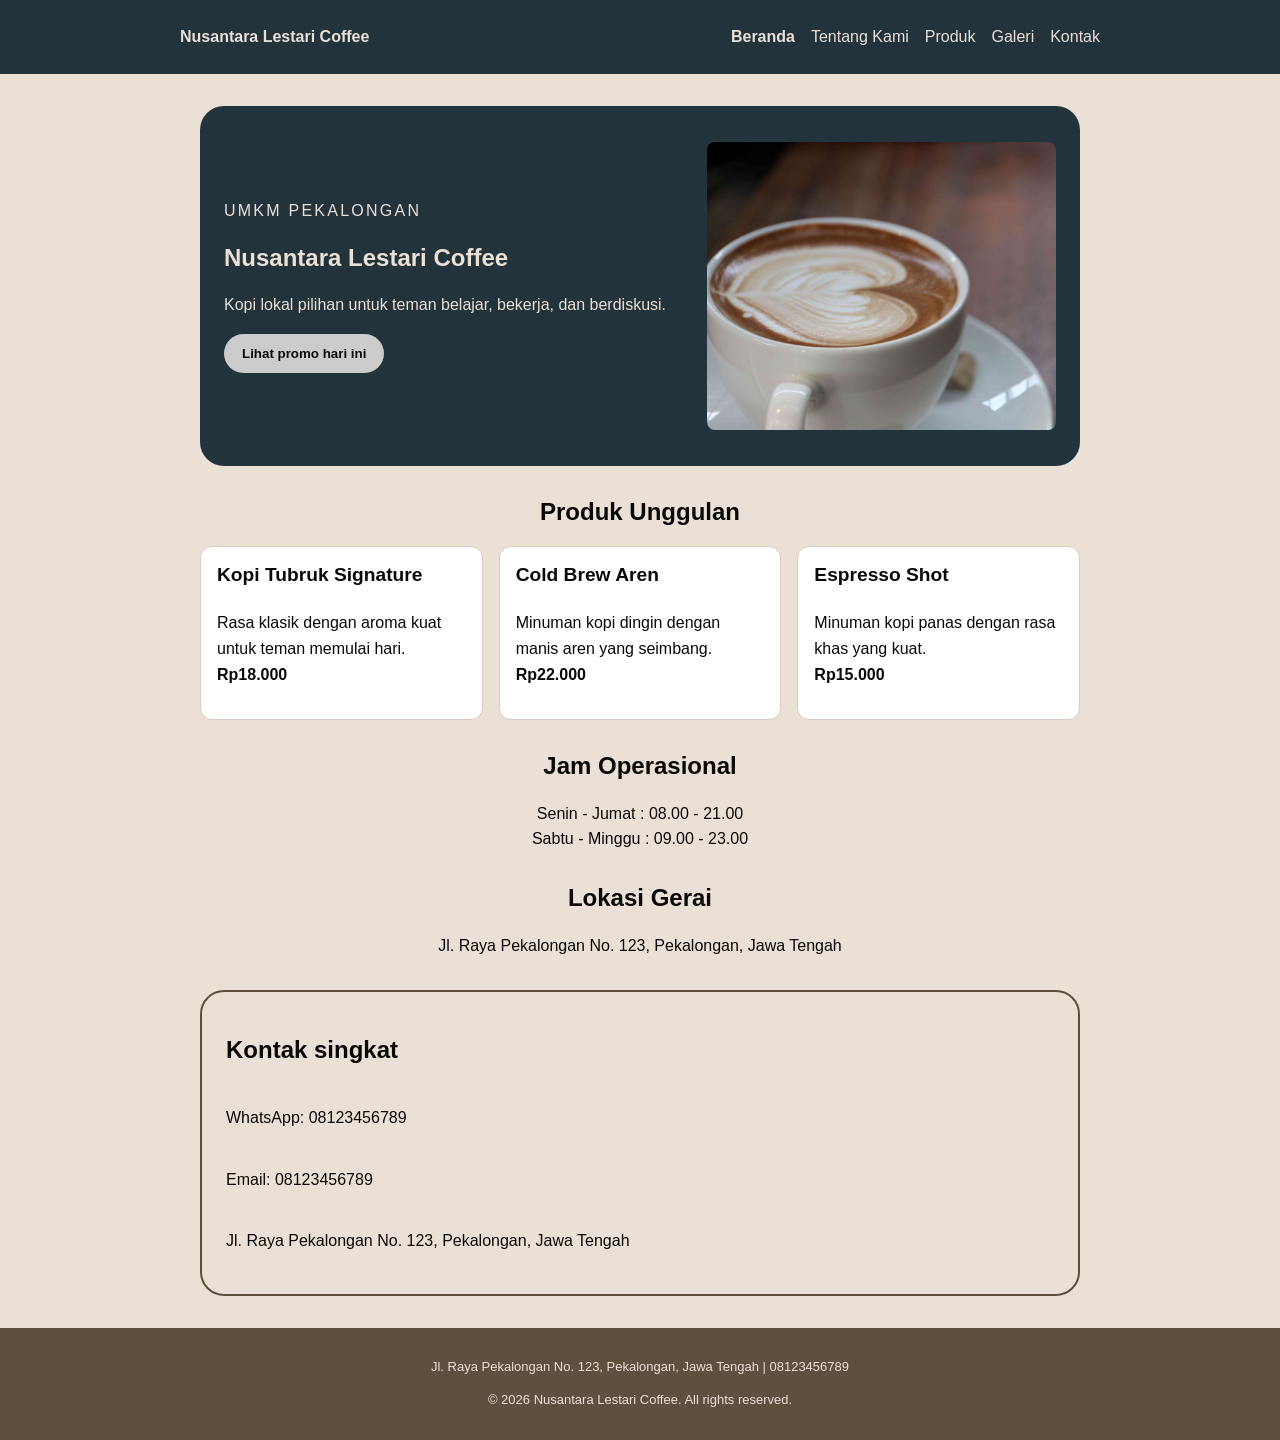
==== commit a3386d8a: "feat(p07): responsive mobile-first, intrinsic image, tabel scroll" ====
--- a/index.html
+++ b/index.html
@@ -32,7 +32,7 @@
         <p>Kopi lokal pilihan untuk teman belajar, bekerja, dan berdiskusi.</p>
         <button id="promoButton" type="button">Lihat promo hari ini</button>
       </div>
-      <img class="hero-image" src="assets/images/product-1.jpg" alt="" aria-hidden="true" />
+      <img class="hero-image" src="assets/images/product-1.jpg" width="5472" height="3648" alt="" aria-hidden="true" />
     </section>
 
     <section aria-labelledby="produk-title" class="products-section">
--- a/css/style.css
+++ b/css/style.css
@@ -46,16 +46,15 @@
 
 .nav {
   display: flex;
-  flex-wrap: wrap;              
-  align-items: center;       
-  justify-content: space-between;
+  flex-direction: column;
+  align-items: flex-start;
   gap: var(--space-3);
   max-width: 920px;
   margin: 0 auto;
 }
 
-.nav ul { display: flex; flex-wrap: wrap; align-items: center; gap: var(--space-3); margin: 0; padding: 0; list-style: none; }
-.nav li { margin-right: 0; }   
+.nav ul { display: flex; flex-direction: column; gap: var(--space-2); margin: 0; padding: 0; list-style: none; }
+
 
 .brand {
   display: inline-block;
@@ -124,24 +123,20 @@
 
 .hero {
   display: flex;
-  align-items: center;
-  justify-content: space-between;
+  flex-direction: column;
   gap: var(--space-4);
-  min-height: 360px;
-  padding: var(--space-6);
+  min-height: auto;
+  padding: var(--space-5) var(--space-4);
   color: var(--color-on-primary);
   background: var(--color-primary);
   border-radius: var(--radius-xl);
 }
 
-.hero-content {
-  flex: 1;
-}
-
 .hero-image {
-  flex: 0 0 42%;
-  width: 42%;
-  height: 288px;
+  order: -1;
+  width: 100%;
+  height: auto;
+  aspect-ratio: 3 / 2;
   object-fit: cover;
   border-radius: var(--radius-md);
 }
@@ -228,7 +223,7 @@
 .gallery-grid,
 .product-list {
   display: grid;
-  grid-template-columns: repeat(3, minmax(0, 1fr));
+  grid-template-columns: 1fr;   /* baseline satu kolom */
   gap: var(--space-3);
 }
 
@@ -249,8 +244,7 @@
 .media-card img {
   display: block;
   width: 100%;
-  aspect-ratio: 2 / 3;
-  object-fit: cover;
+  height: auto; 
   border-radius: var(--radius-md);
 }
 
@@ -265,6 +259,21 @@
   width: 100%;
   border-collapse: collapse;
 }
+
+.table-scroll {
+  max-width: 100%;
+  overflow-x: auto;
+}
+
+.table-scroll:focus-visible {
+  outline: 3px solid var(--color-focus);
+  outline-offset: 3px;
+}
+
+.table-scroll table {
+  min-width: 40rem;
+}
+
 
 caption {
   margin-bottom: var(--space-2);
@@ -288,7 +297,7 @@
 
 .story-container {
   display: grid;
-  grid-template-columns: minmax(0, 300px) minmax(0, 1fr);
+  grid-template-columns: 1fr;
   gap: var(--space-4);
   align-items: start;
   max-width: 920px;
@@ -465,4 +474,24 @@
 }
 h3 {
   color: blue;
-}+}
+
+@media (min-width: 42rem) {          /* 672px */
+  .nav ul { flex-direction: row; flex-wrap: wrap; align-items: center; gap: var(--space-3); }
+  .gallery-grid { grid-template-columns: repeat(2, minmax(0, 1fr)); }
+}
+
+@media (min-width: 48rem) {          /* 768px */
+  .hero { flex-direction: row; align-items: center; justify-content: space-between; min-height: 360px; }
+  .hero-image { order: 0; width: 42%; flex: 0 0 42%; height: 288px; }
+  .product-grid,
+  .product-list { grid-template-columns: repeat(2, minmax(0, 1fr)); }
+  .story-container { grid-template-columns: minmax(0, 300px) minmax(0, 1fr); }
+}
+
+@media (min-width: 60rem) {          /* 960px */
+  .nav { flex-direction: row; align-items: center; justify-content: space-between; }
+  .product-grid,
+  .product-list { grid-template-columns: repeat(3, minmax(0, 1fr)); }
+  .gallery-grid { grid-template-columns: repeat(3, minmax(0, 1fr)); }
+}
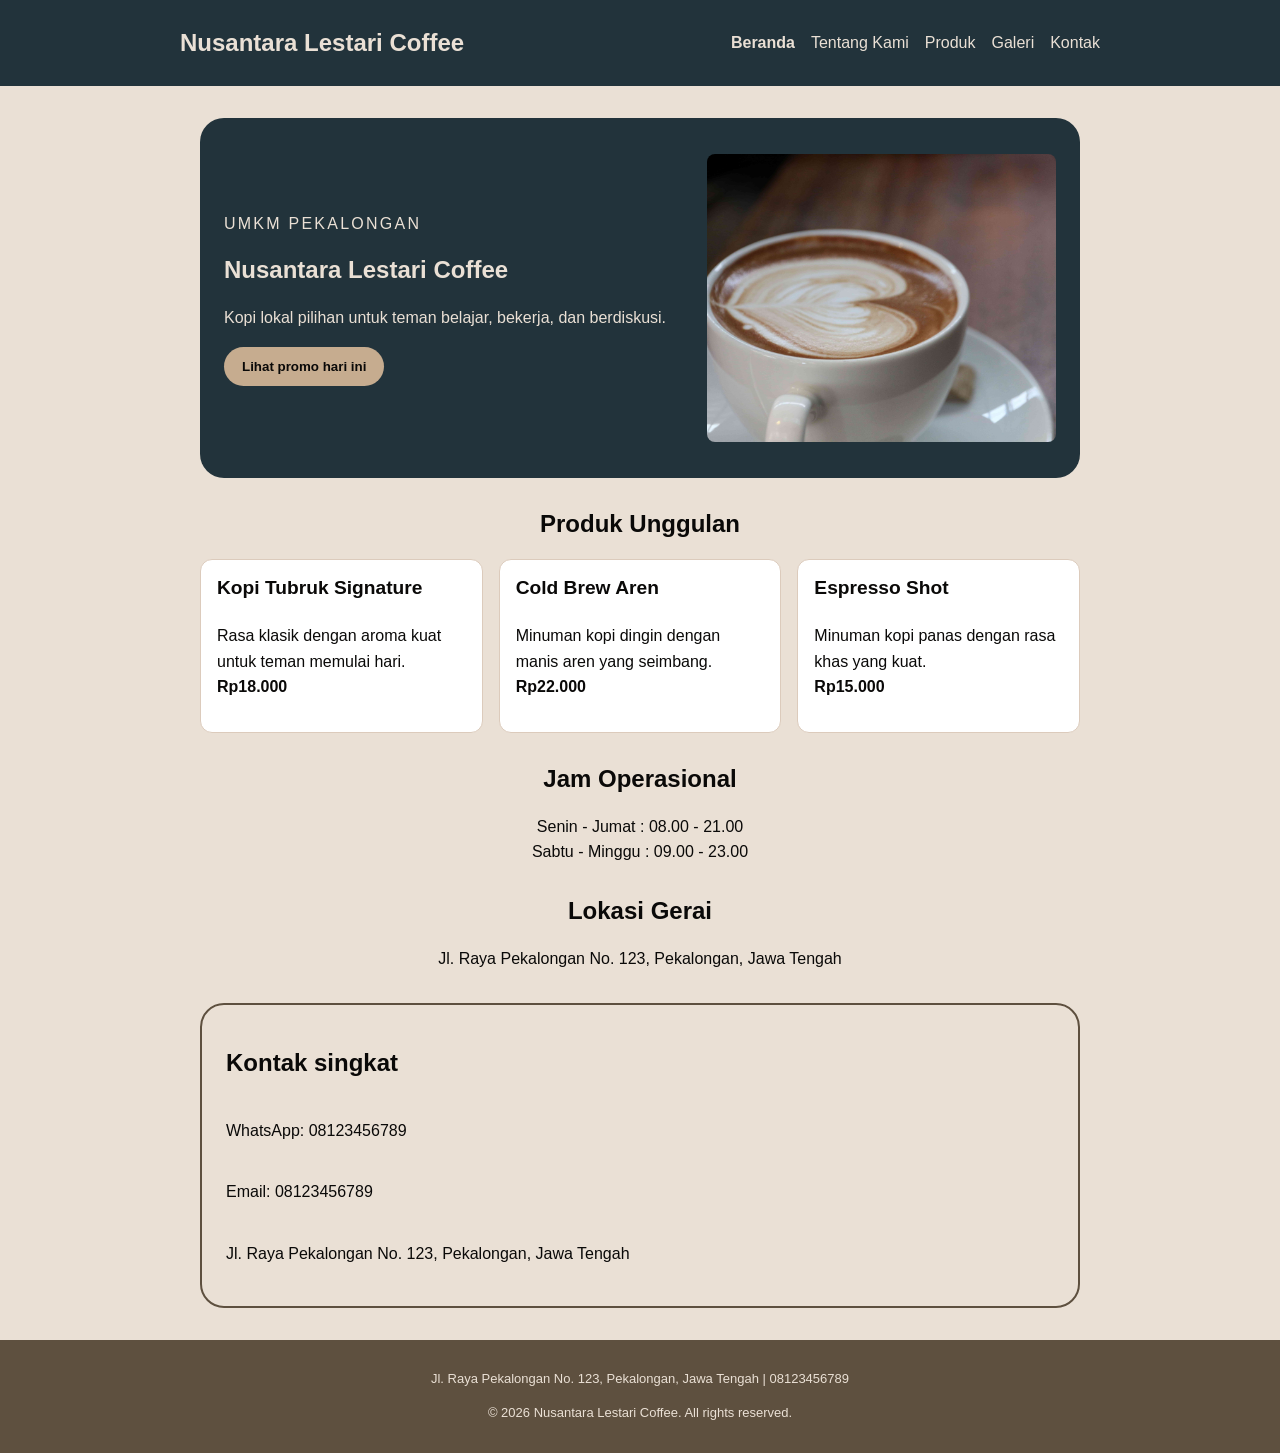
==== commit 4b69a0ee: "feat(p09)-praktikum: tambahkan data produk dengan javascript" ====
--- a/index.html
+++ b/index.html
@@ -79,6 +79,7 @@
     <p>&copy; 2026 Nusantara Lestari Coffee. All rights reserved.</p>
   </footer>
   <script src="js/script.js" defer></script>
+  <script src="js/app.js" defer></script>
 </body>
 
 </html>
--- a/css/style.css
+++ b/css/style.css
@@ -34,6 +34,7 @@
 .skip-link {
   position: absolute;
   left: -9999px;
+  z-index: 1;
   padding: var(--space-2) 12px;
   color: var(--color-on-primary);
   background: var(--color-text);
@@ -60,6 +61,7 @@
   display: inline-block;
   margin-right: 40px;
   color: var(--color-on-primary);
+  font-size: clamp(1.125rem, 2vw + 0.75rem, 1.5rem);
   font-weight: 800;
   text-decoration: none;
   vertical-align: middle;
@@ -82,11 +84,6 @@
   text-decoration: underline;
 }
 
-a:focus-visible,
-button:focus-visible {
-  outline: 3px solid var(--color-focus);
-  outline-offset: 3px;
-}
 body {
   margin: 0;
   color: var(--color-text);
@@ -108,6 +105,7 @@
 }
 
 .profile-image {
+  display: block;
   width: 100%;
   max-width: 400px;
   height: auto;
@@ -118,7 +116,7 @@
 .page {
   max-width: 920px;
   margin: 0 auto;
-  padding: var(--space-5) 20px;
+  padding: clamp(20px, 4vw, 32px) clamp(16px, 4vw, 20px);
 }
 
 .hero {
@@ -126,7 +124,7 @@
   flex-direction: column;
   gap: var(--space-4);
   min-height: auto;
-  padding: var(--space-5) var(--space-4);
+  padding: clamp(16px, 3.5vw, 32px) clamp(16px, 3vw, 24px);
   color: var(--color-on-primary);
   background: var(--color-primary);
   border-radius: var(--radius-xl);
@@ -251,7 +249,7 @@
 .media-card figcaption {
   margin: 10px var(--space-1) var(--space-1);
   color: var(--color-text);
-  font-size: 0.9rem;
+  font-size: clamp(0.85rem, 0.4vw + 0.8rem, 0.95rem);
   line-height: 1.5;
 }
 
@@ -291,7 +289,7 @@
 .title-center {
   margin-top: var(--space-5);
   text-align: center;
-  font-size: 1.5rem;
+  font-size: clamp(1.25rem, 1.5vw + 1rem, 1.5rem);
   font-weight: bold;
 }
 
@@ -317,12 +315,6 @@
   min-width: 0;
 }
 
-.profile-image {
-  width: 100%;
-  height: auto;
-  display: block;
-}
-
 .badge {
   position: absolute;
   top: var(--space-2);
@@ -426,7 +418,7 @@
 textarea:focus-visible,
 button:focus-visible {
   outline: 3px solid var(--color-focus);
-  outline-offset: 2px;
+  outline-offset: 3px;
 }
 
 .field input:not([type="radio"]):focus-visible,
@@ -442,25 +434,11 @@
   color: var(--color-muted);
 }
 
-/* 1. Audit Button / background (Specificity: Element vs Property Asli) */
-button {
-  background-color: #cccccc;
-}
-
-/* 2. Audit Link / color (Cascade: Duplicate Class Selector / Source Order) */
-.nav a {
-  color: #ff0000;
-}
-.nav a {
-  color: var(--color-on-primary); 
-}
-
-/* 3. Audit Input / font (Explicit Reset dari User Agent Stylesheet) */
+/* Audit Input / font (Explicit Reset dari User Agent Stylesheet) */
 .field input, .field select, .field textarea {
   font-family: inherit; 
 }
 
-/* 4. Audit Heading / line-height (Direct Target vs Inheritance) */
 body {
   line-height: 1.6; 
 }
@@ -468,12 +446,8 @@
   line-height: 1.2;
 }
 
-/* 5. Audit Komponen Pilihan / Product Card Title (Specificity) */
 .product-card h3 {
   color: var(--color-text); 
-}
-h3 {
-  color: blue;
 }
 
 @media (min-width: 42rem) {          /* 672px */
@@ -495,3 +469,37 @@
   .product-list { grid-template-columns: repeat(3, minmax(0, 1fr)); }
   .gallery-grid { grid-template-columns: repeat(3, minmax(0, 1fr)); }
 }
+
+.js-product-grid {
+  display: grid;
+  grid-template-columns: repeat(auto-fit, minmax(14rem, 1fr));
+  gap: var(--space-4);
+}
+
+.js-product-card {
+  padding: var(--space-4);
+  border: 1px solid var(--color-border);
+  border-radius: var(--radius-lg);
+  background: var(--color-surface);
+}
+
+.stock-badge {
+  display: inline-flex;
+  margin-block-start: var(--space-2);
+  padding: 0.25rem 0.6rem;
+  border-radius: 999px;
+  font-size: 0.85rem;
+  font-weight: 700;
+  background: #dcfce7;
+  color: #166534;
+}
+
+.stock-badge.warning {
+  background: #fef3c7;
+  color: #92400e;
+}
+
+.stock-badge.empty {
+  background: #fee2e2;
+  color: #991b1b;
+}
